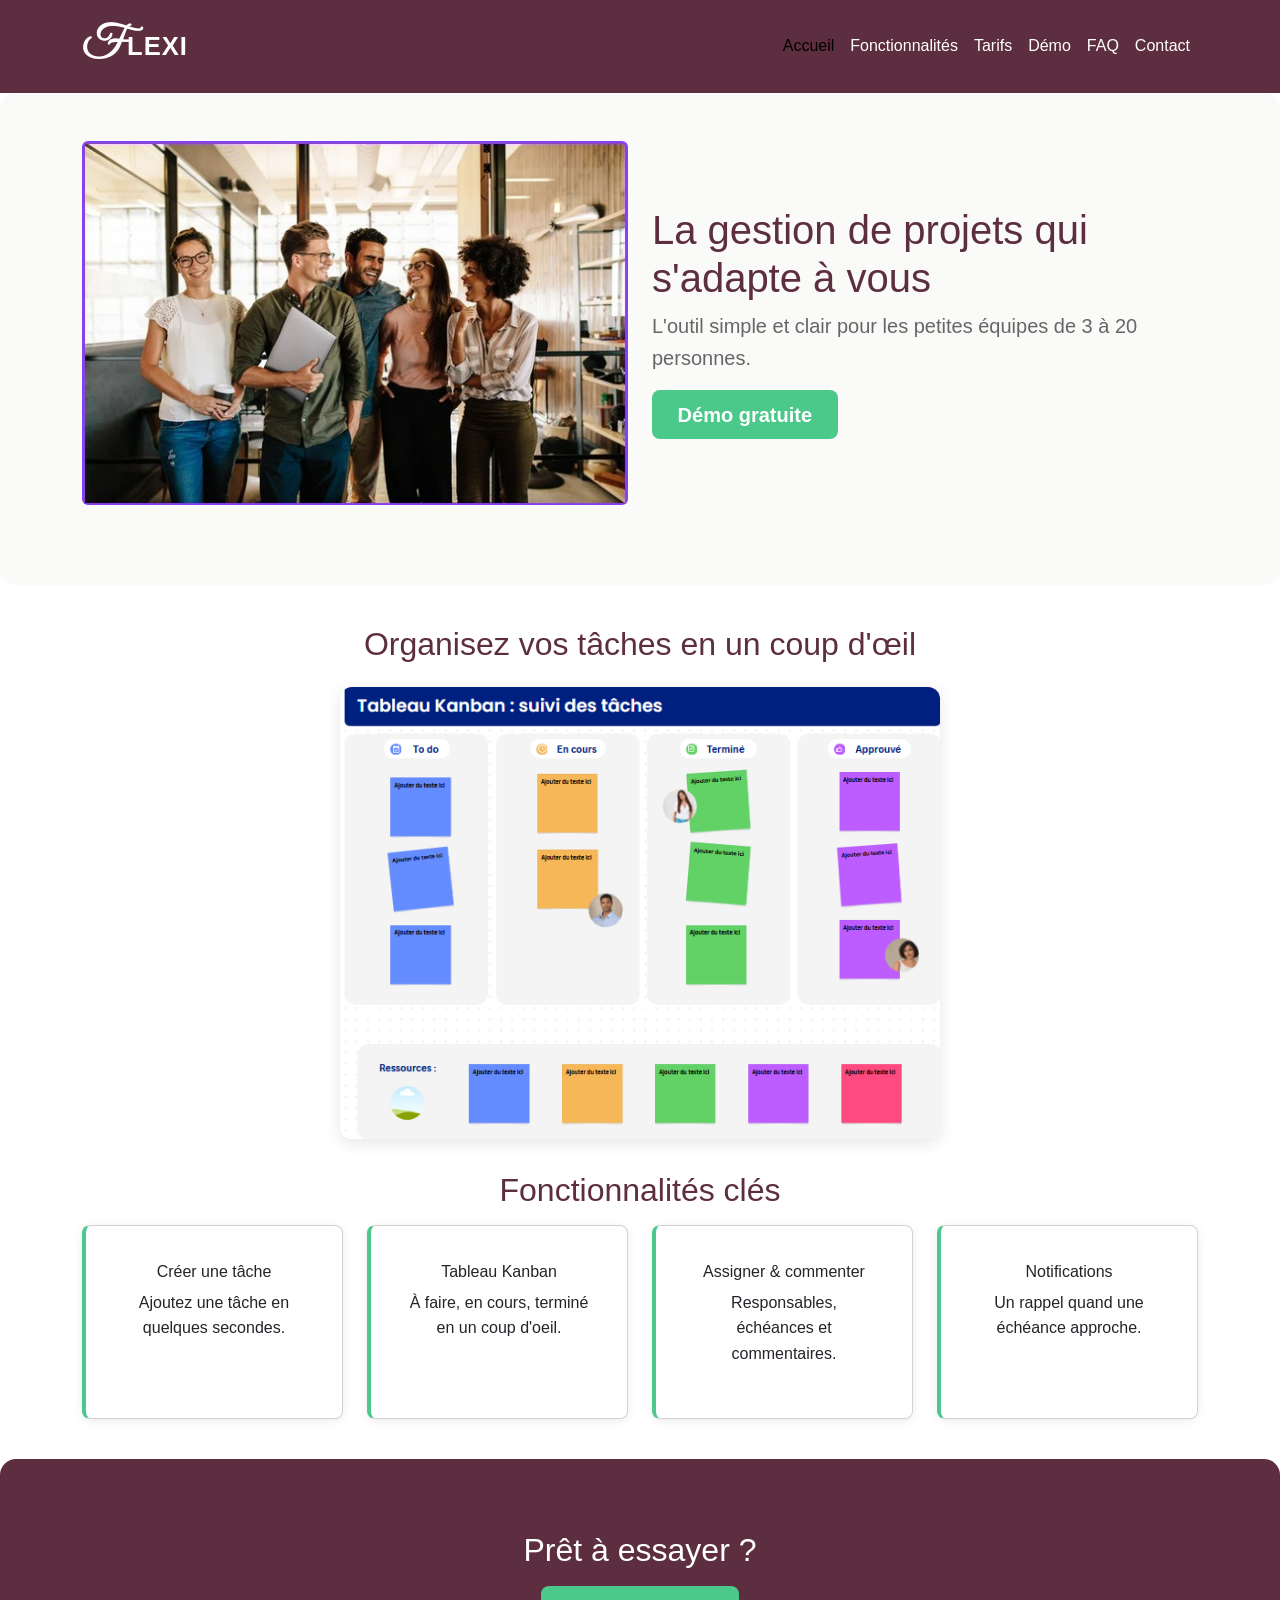
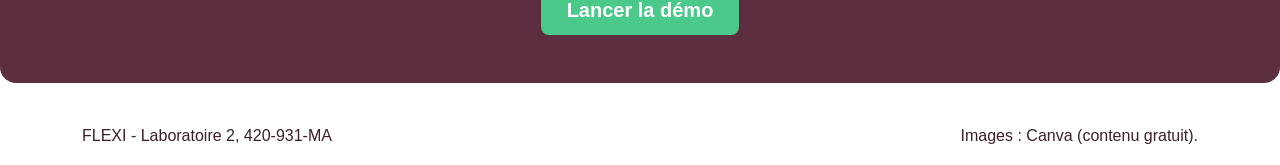
==== index.html @ e7c4973c "Labo 3" ====
<!DOCTYPE html>
<html lang="fr">
<head>
    <meta charset="UTF-8">
    <meta name="viewport" content="width=device-width, initial-scale=1.0">
    <title>Accueil</title>
    <meta name="description" content="FLEXI : l'outil de gestion de projets simple pour les petites équipes.">

    <!-- Bootstrap -->
    <link rel="stylesheet" href="vendor/css/bootstrap.min.css">
    
    <!-- Css-->
    <link rel="stylesheet" href="css/style.css"> 

    <!---JavaScript-->
    <script src="js/theme.js"></script>
    <script src="js/script.js" defer></script>


    <!--Une Belle Police-->
     <link rel="stylesheet" href="https://fonts.googleapis.com/css2?family=Great+Vibes&display=swap">


</head>
<body>
    <header>
        <nav class="navbar navbar-expand-lg">
            <div class="container">
               <a class="navbar-brand" href="index.html"><span class="logo-initiale">F</span>LEXI</a>
                <button class="navbar-toggler" type="button" data-bs-toggle="collapse" data-bs-target="#menu"
                    aria-controls="menu" aria-expanded="false" aria-label="Ouvrir le menu">
                    <span class="navbar-toggler-icon"></span>
                </button>
                <div class="collapse navbar-collapse" id="menu">
                    <ul class="navbar-nav ms-auto">
                        <li class="nav-item"><a class="nav-link active" aria-current="page" href="index.html">Accueil</a></li>
                        <li class="nav-item"><a class="nav-link" href="fonctionnalites.html">Fonctionnalités</a></li>
                        <li class="nav-item"><a class="nav-link" href="tarifs.html">Tarifs</a></li>
                        <li class="nav-item"><a class="nav-link" href="demo.html">Démo</a></li>
                        <li class="nav-item"><a class="nav-link" href="faq.html">FAQ</a></li>
                        <li class="nav-item"><a class="nav-link" href="contact.html">Contact</a></li>
                    </ul>
                </div>
            </div>
        </nav>
    </header>

    <main>
        <!-- banniere -->
        <section class="hero">
            <div class="container">
                <div class="row align-items-center g-4">
                    <div class="col-12 col-lg-6">
                        <img src="images/accueil-banniere.jpg" alt="Équipe qui collabore au bureau avec FLEXI" class="img-fluid rounded">
                    </div>
                    <div class="col-12 col-lg-6">
                        <h1>La gestion de projets qui s'adapte à vous</h1>
                        <p class="lead">L'outil simple et clair pour les petites équipes de 3 à 20 personnes.</p>
                        <a href="contact.html" class="btn btn-accent btn-lg">Démo gratuite</a>
                    </div>
                </div>
            </div>
        </section>

        <!-- image du tableau de taches -->
        <section class="container text-center">
            <h2>Organisez vos tâches en un coup d'œil</h2>
            <img src="images/kanban.png" alt="Tableau Kanban avec des tâches en colonnes" class="img-contenu">
        </section>

        <!-- 4 fonctionnalites en cartes -->
        <section class="container">
            <h2 class="text-center">Fonctionnalités clés</h2>
            <div class="row g-4">
                <div class="col-12 col-md-6 col-lg-3">
                    <div class="card carte-tache h-100"><div class="card-body text-center">
                        <h3 class="h6">Créer une tâche</h3>
                        <p>Ajoutez une tâche en quelques secondes.</p>
                    </div></div>
                </div>
                <div class="col-12 col-md-6 col-lg-3">
                    <div class="card carte-tache h-100"><div class="card-body text-center">
                        <h3 class="h6">Tableau Kanban</h3>
                        <p>À faire, en cours, terminé en un coup d'oeil.</p>
                    </div></div>
                </div>
                <div class="col-12 col-md-6 col-lg-3">
                    <div class="card carte-tache h-100"><div class="card-body text-center">
                        <h3 class="h6">Assigner &amp; commenter</h3>
                        <p>Responsables, échéances et commentaires.</p>
                    </div></div>
                </div>
                <div class="col-12 col-md-6 col-lg-3">
                    <div class="card carte-tache h-100"><div class="card-body text-center">
                        <h3 class="h6">Notifications</h3>
                        <p>Un rappel quand une échéance approche.</p>
                    </div></div>
                </div>
            </div>
        </section>

        <!-- bandeau appel a l'action -->
        <section class="cta text-center">
            <h2>Prêt à essayer ?</h2>
            <a href="contact.html" class="btn btn-accent btn-lg">Lancer la démo</a>
        </section>
    </main>

    <footer class="pied-de-page">
        <div class="container">
            <p>FLEXI - Laboratoire 2, 420-931-MA</p>
            <p>Images : Canva (contenu gratuit).</p>
        </div>
    </footer>

    <script src="vendor/js/bootstrap.bundle.min.js"></script>
</body>
</html>
---- css/style.css ----
/* [T1] Variables de la charte - définies une fois, utilisées partout */
:root {
    --bordeaux: #5D2E3F;
    --menthe: #4BC98A;
    --texte: #3C1F2A;
    --texte-doux: #666666;
    --fond: #FFFFFF;
    --fond-doux: #FAFAF8;
    --police: 'Segoe UI', Roboto, 'Helvetica Neue', Arial, sans-serif;
}

/* [T2] Typographie */
body {
    font-family: var(--police);
    font-size: 1rem;
    line-height: 1.6;
    color: var(--texte);
    background-color: var(--fond);
}
h1, h2, h3 { font-family: var(--police); color: var(--bordeaux); }

/* [T3] Sélecteurs : descendant, état, structurel */
.pied-de-page a { color: var(--menthe); }
.navbar-nav .nav-link:hover { color: var(--menthe); }
.liste-avantages li:first-child { font-weight: 700; }

/* [T4] Modèle de boîte */
.carte-tache {
    padding: 1.25rem;
    border-left: 4px solid var(--menthe);
    border-radius: 0.5rem;
    box-shadow: 0 2px 10px rgba(0,0,0,0.08);
}

/* [T5] Flexbox : pied de page */
.pied-de-page .container {
    display: flex;
    justify-content: space-between;
    align-items: center;
    gap: 1rem;
    flex-wrap: wrap;
}

/* [T6] Grid : grille des forfaits */
.grille-forfaits {
    display: grid;
    grid-template-columns: repeat(3, 1fr);
    gap: 2rem;
}

/* [T7] Media query : forfaits en une colonne sur mobile */
@media (max-width: 767px) {
    .grille-forfaits { grid-template-columns: 1fr; }
}

/* [T8] États et transitions */
.carte-tache {
    transition: transform 0.2s ease, box-shadow 0.2s ease;
}
.carte-tache:hover, .carte-tache:focus-within {
    transform: translateY(-4px);
    box-shadow: 0 10px 24px rgba(0,0,0,0.15);
}

/* [T9] Personnalisation de Bootstrap */
.btn-primary {
    --bs-btn-bg: var(--bordeaux);
    --bs-btn-border-color: var(--bordeaux);
    --bs-btn-hover-bg: #4a2432;
    --bs-btn-hover-border-color: #4a2432;
}
.navbar { background-color: var(--bordeaux); }
.navbar .navbar-brand, .navbar .nav-link { color: #FFFFFF; }

/* [T10] Formulaire */
.form-control:focus, .form-select:focus {
    border-color: var(--menthe);
    box-shadow: 0 0 0 0.2rem rgba(75, 201, 138, 0.25);
}

/* Images de contenu */
.img-contenu {
    display: block;
    width: 100%;
    max-width: 600px;
    margin: 1.5rem auto;
    border-radius: 0.75rem;
    box-shadow: 0 4px 16px rgba(0,0,0,0.1);
}



/* Embellir -Banniere */
.hero {
    background-color: var(--fond-doux);
    padding: 3rem 1.5rem;
    border-radius: 1rem;
    margin-bottom: 2.5rem;
}

/* Espacement des sections et des titres */
main .container, main section { margin-bottom: 2rem; }
main h2 { margin-top: 1.5rem; margin-bottom: 1rem; }

/* Boutons */
.btn-primary { padding: 0.6rem 1.4rem; }

/* Sous-titre */
.lead { color: var(--texte-doux); }

/* Boutons */
.btn-accent {
    background-color: var(--menthe);
    border: none;
    color: #FFFFFF;
    font-weight: 700;
    padding: 0.6rem 1.6rem;
    border-radius: 0.5rem;
}
.btn-accent:hover, .btn-accent:focus-visible {
    background-color: #3aa875;
    color: #FFFFFF;
}

/* Blocs problème et solution */
.bloc {
    background-color: var(--fond-doux);
    border: 1px solid #e8e0e0;
    border-radius: 0.75rem;
    padding: 1.5rem;
    height: 100%;
}
.cta h2 { color: #FFFFFF; }

/* Nom du site : F en script, LEXI normal */
.navbar-brand {
    font-size: 1.6rem;
    font-weight: 700;
    letter-spacing: 1px;
}
.navbar-brand .logo-initiale {
    font-family: 'Great Vibes', cursive;
    font-size: 2.6rem;
}
/* Section appel à l'action */
.cta {
    background-color: var(--bordeaux);
    color: #FFFFFF;
    padding: 3rem 1rem;
    border-radius: 1rem;
    margin: 2.5rem 0;
}
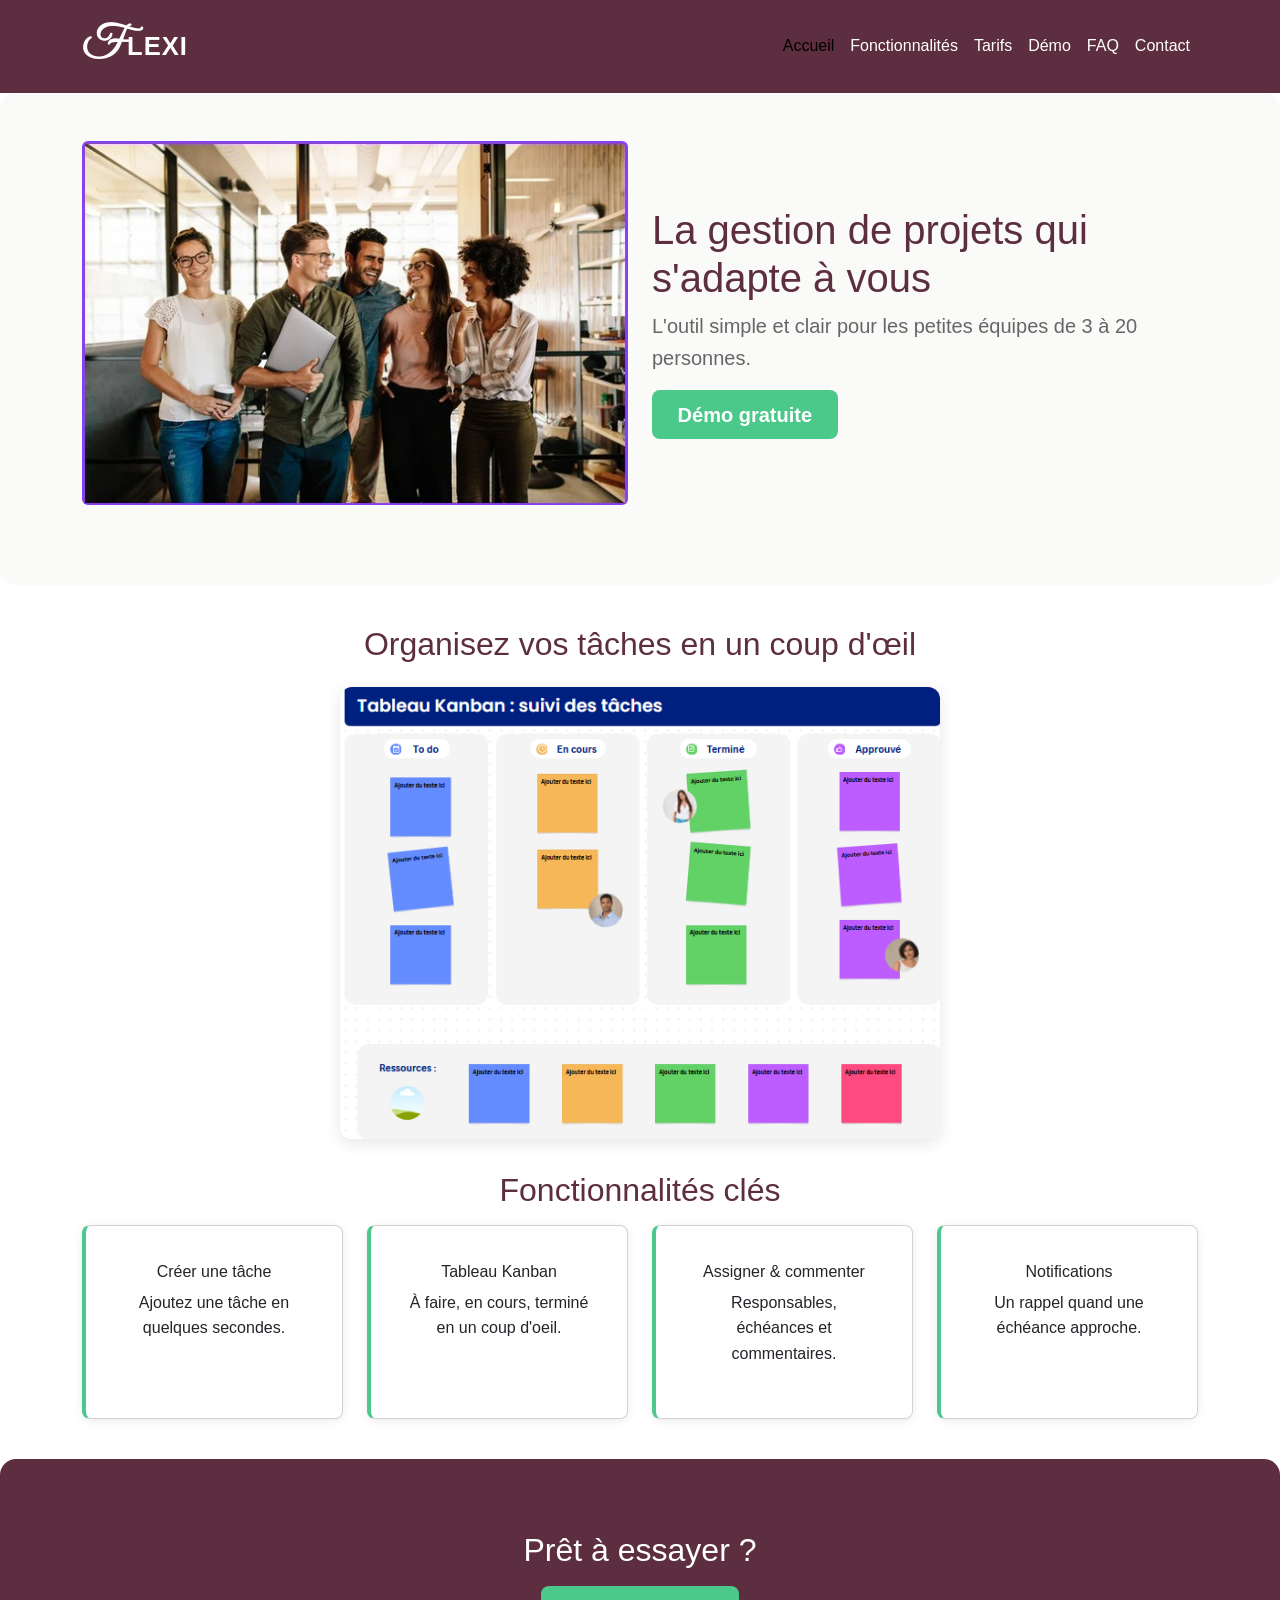
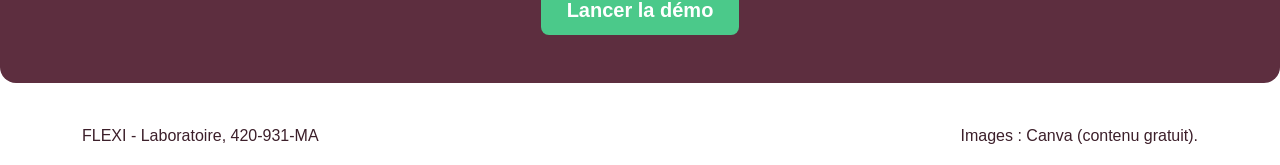
==== commit e9114bdc: "modification" ====
--- a/index.html
+++ b/index.html
@@ -4,6 +4,7 @@
     <meta charset="UTF-8">
     <meta name="viewport" content="width=device-width, initial-scale=1.0">
     <title>Accueil</title>
+    <link rel="icon" href="data:,">
     <meta name="description" content="FLEXI : l'outil de gestion de projets simple pour les petites équipes.">
 
     <!-- Bootstrap -->
@@ -108,7 +109,7 @@
 
     <footer class="pied-de-page">
         <div class="container">
-            <p>FLEXI - Laboratoire 2, 420-931-MA</p>
+            <p>FLEXI - Laboratoire, 420-931-MA</p>
             <p>Images : Canva (contenu gratuit).</p>
         </div>
     </footer>
--- a/css/style.css
+++ b/css/style.css
@@ -153,4 +153,17 @@
 }
 
 
+/* [T1] Theme Sombre */
 
+html[data-theme="sombre"] {
+    --texte: #f2eaee;
+    --texte-doux: #b8aab0;
+    --fond: #1b1418;
+    --fond: #261c21;
+}
+
+/*bordure de .bloc*/
+
+html[data-theme="sombre"] .bloc {
+    border-color: #3e2e34;
+}
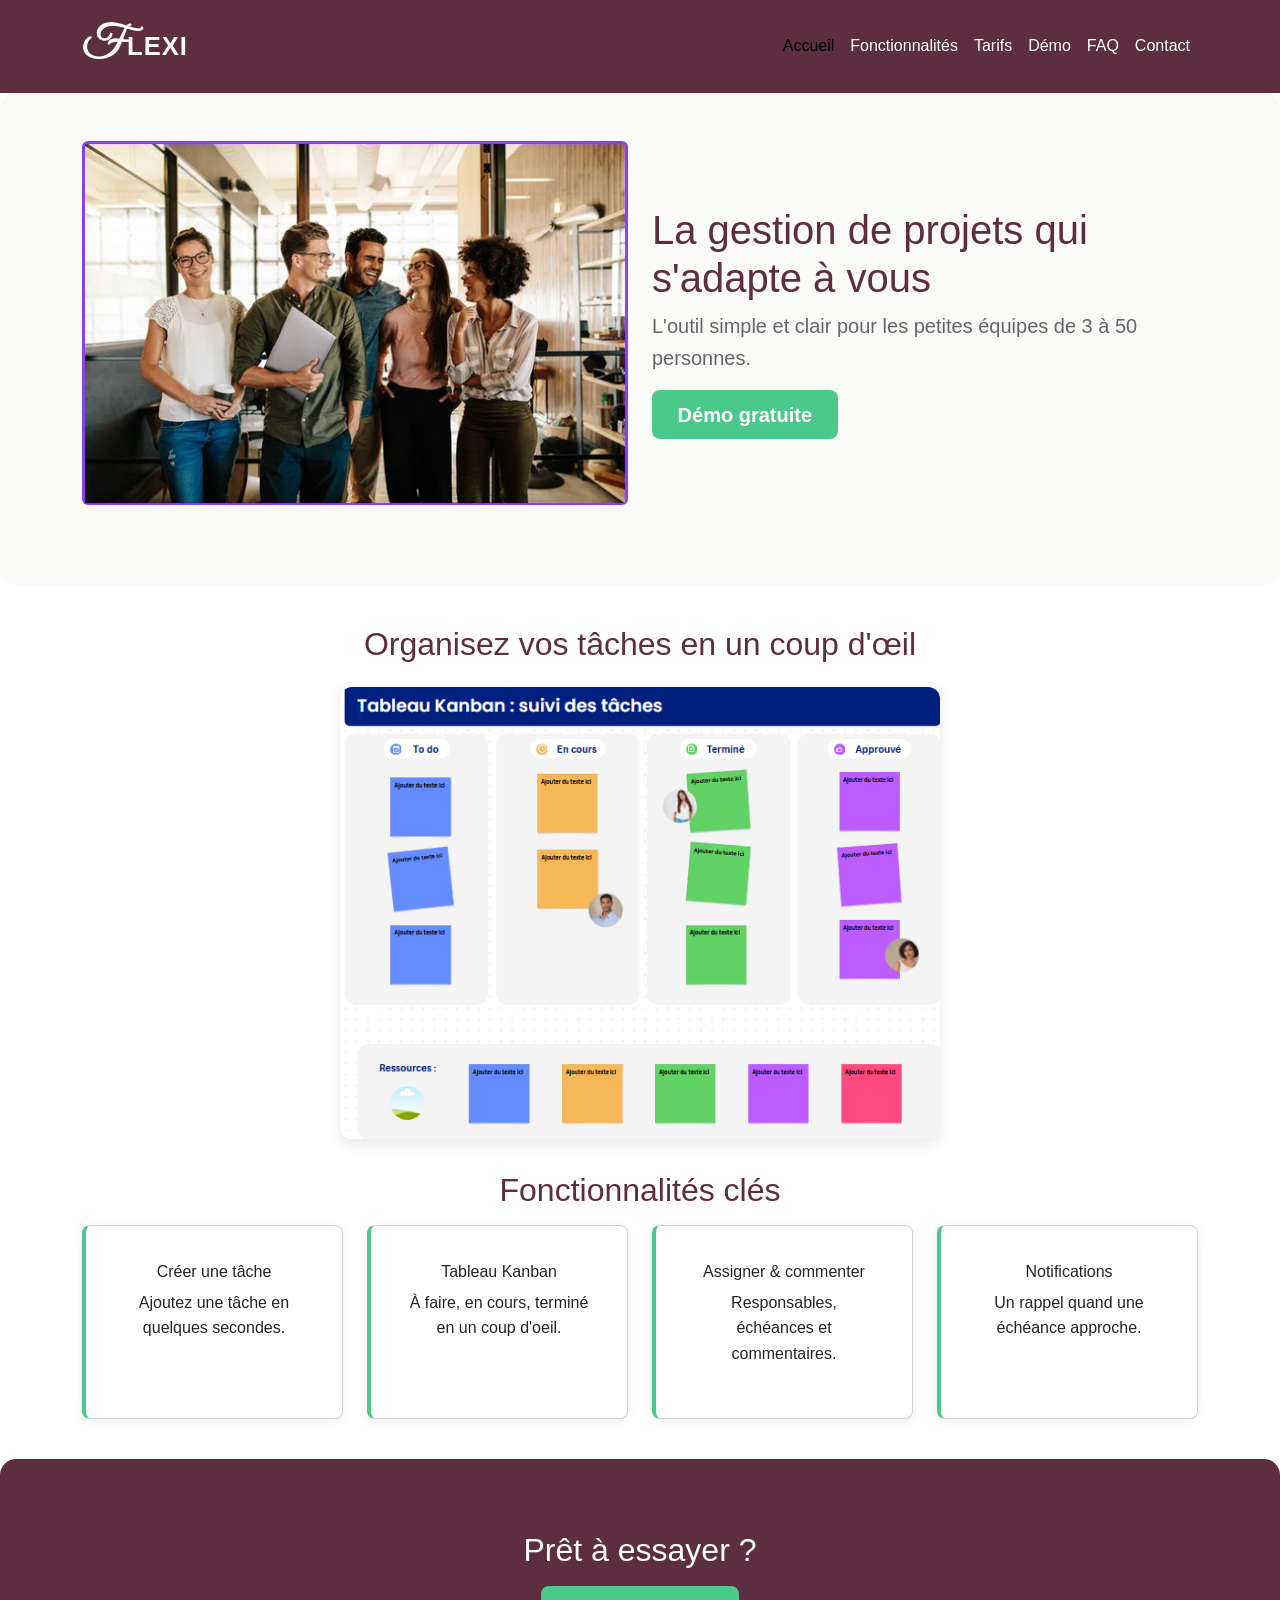
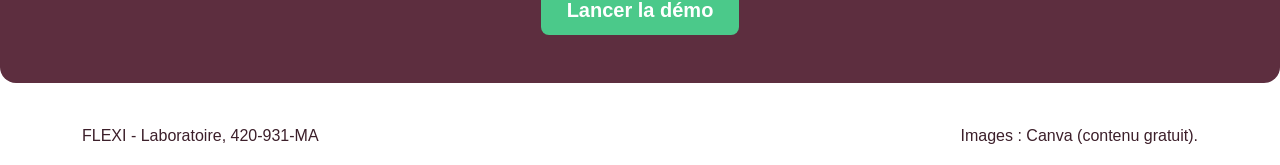
==== commit 48944128: "Mode sombre, validation formulaire, localaStorage et IA.txt" ====
--- a/index.html
+++ b/index.html
@@ -56,7 +56,7 @@
                     </div>
                     <div class="col-12 col-lg-6">
                         <h1>La gestion de projets qui s'adapte à vous</h1>
-                        <p class="lead">L'outil simple et clair pour les petites équipes de 3 à 20 personnes.</p>
+                        <p class="lead">L'outil simple et clair pour les petites équipes de 3 à 50 personnes.</p>
                         <a href="contact.html" class="btn btn-accent btn-lg">Démo gratuite</a>
                     </div>
                 </div>
--- a/css/style.css
+++ b/css/style.css
@@ -159,9 +159,43 @@
     --texte: #f2eaee;
     --texte-doux: #b8aab0;
     --fond: #1b1418;
-    --fond: #261c21;
-}
-
+    --fond-doux: #261c21;
+}
+
+
+html[data-theme="sombre"] .card {
+    background-color: var(--fond-doux);
+    color: var(--texte);
+    border-color: #3a2e34;
+   }
+
+html[data-theme="sombre"] h1,
+html[data-theme="sombre"] h2,
+html[data-theme="sombre"] h3 {
+    color: #e3b5c4;
+}
+html[data-theme="sombre"] .table {
+    --bs-table-bg: transparent;
+    --bs-table-color: var(--texte);
+    --bs-table-striped-bg: rgba(255, 255, 255, 0.06);
+    --bs-table-striped-color: var(--texte);
+    --bs-table-hover-bg: rgba(255, 255, 255, 0.1);
+    --bs-table-hover-color: var(--texte);
+    border-color: #3a2e34;
+}
+
+html[data-theme="sombre"] .accordion {
+    --bs-accordion-bg: var(--fond-doux);
+    --bs-accordion-color: var(--texte);
+    --bs-accordion-border-color: #3a2e34;
+    --bs-accordion-btn-color: var(--texte);
+    --bs-accordion-btn-bg: var(--fond-doux);
+    --bs-accordion-active-color: var(--texte);
+    --bs-accordion-active-bg: #33262d;
+}
+html[data-theme="sombre"] .accordion-button::after {
+    filter: invert(1);
+}
 /*bordure de .bloc*/
 
 html[data-theme="sombre"] .bloc {
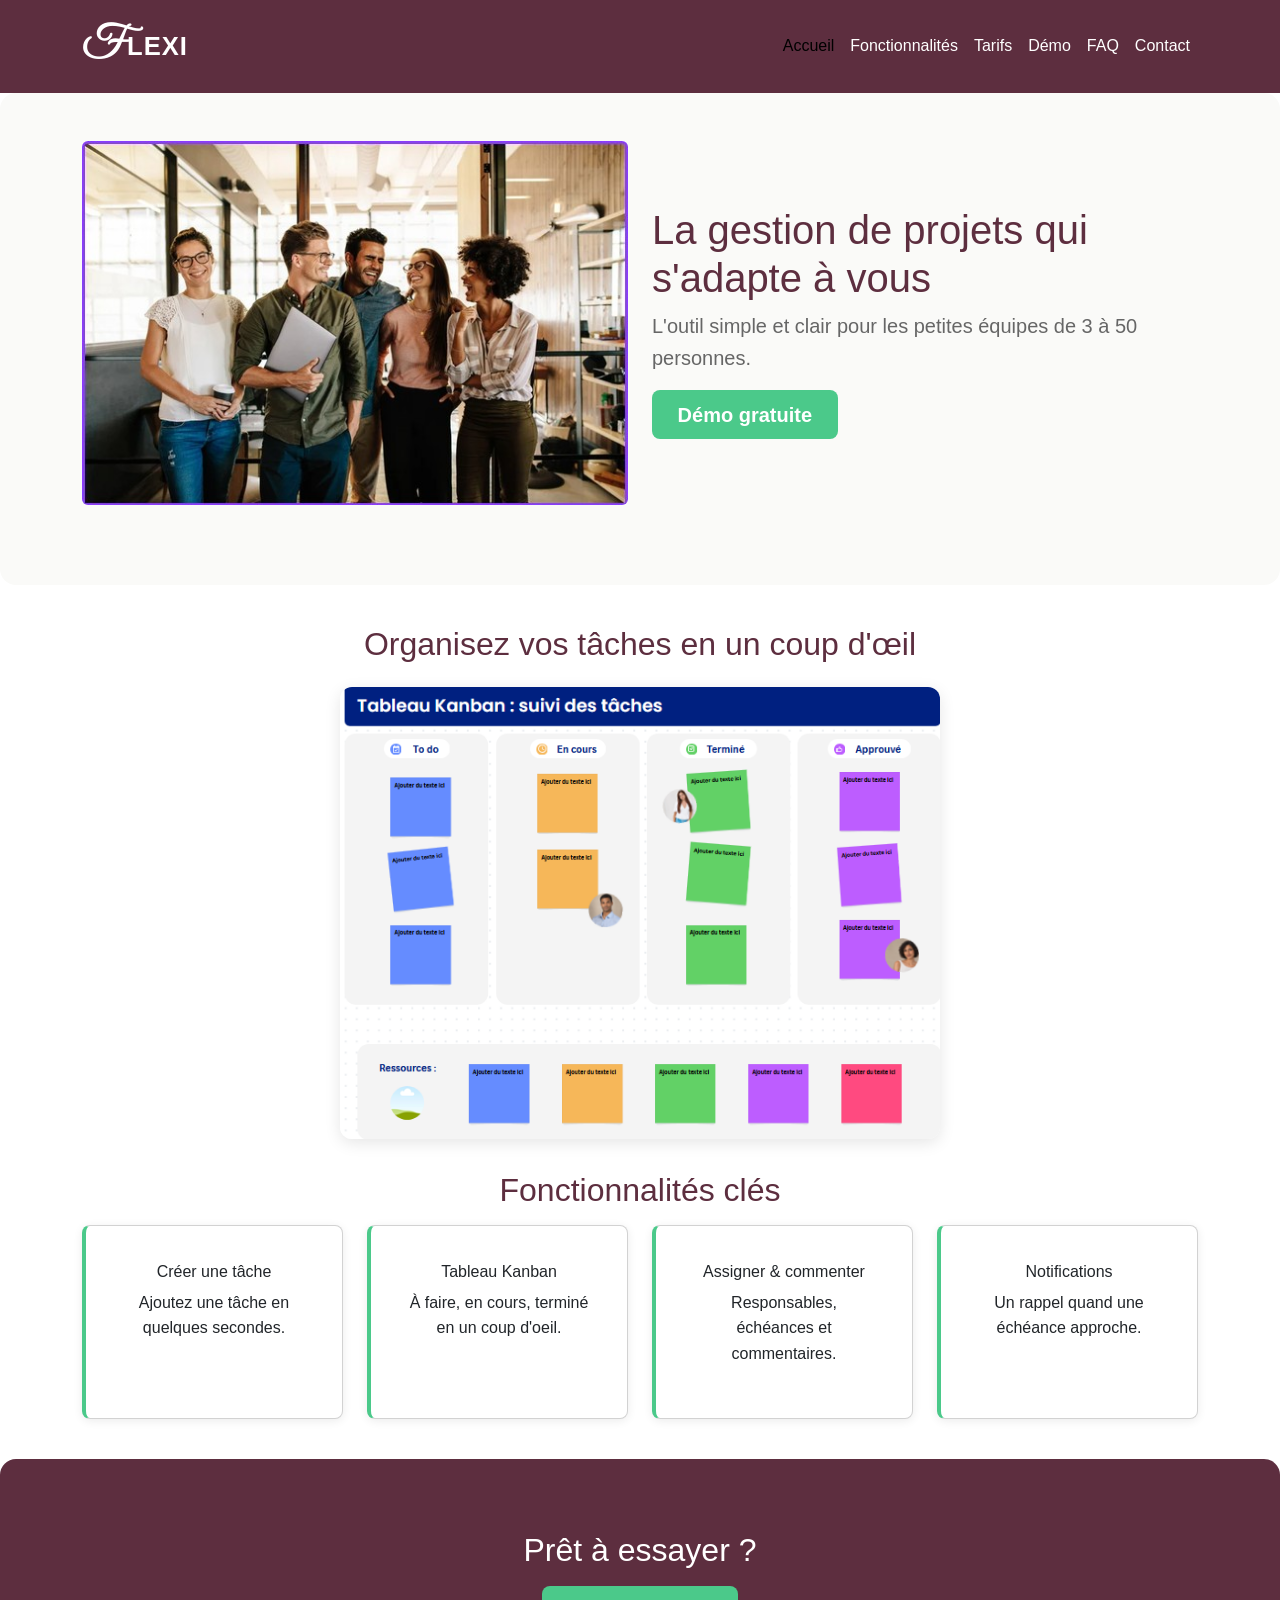
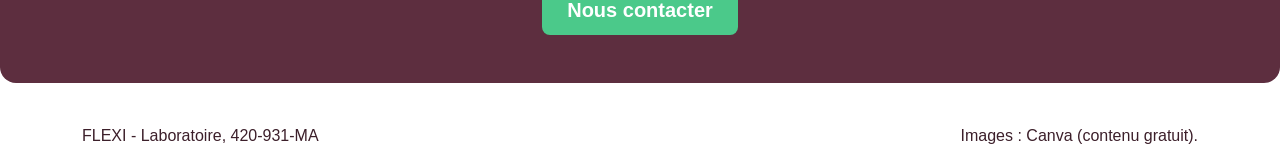
==== commit 05a5ab4a: "Texte de bouton contacter" ====
--- a/index.html
+++ b/index.html
@@ -103,7 +103,7 @@
         <!-- bandeau appel a l'action -->
         <section class="cta text-center">
             <h2>Prêt à essayer ?</h2>
-            <a href="contact.html" class="btn btn-accent btn-lg">Lancer la démo</a>
+            <a href="contact.html" class="btn btn-accent btn-lg">Nous contacter</a>
         </section>
     </main>
 
